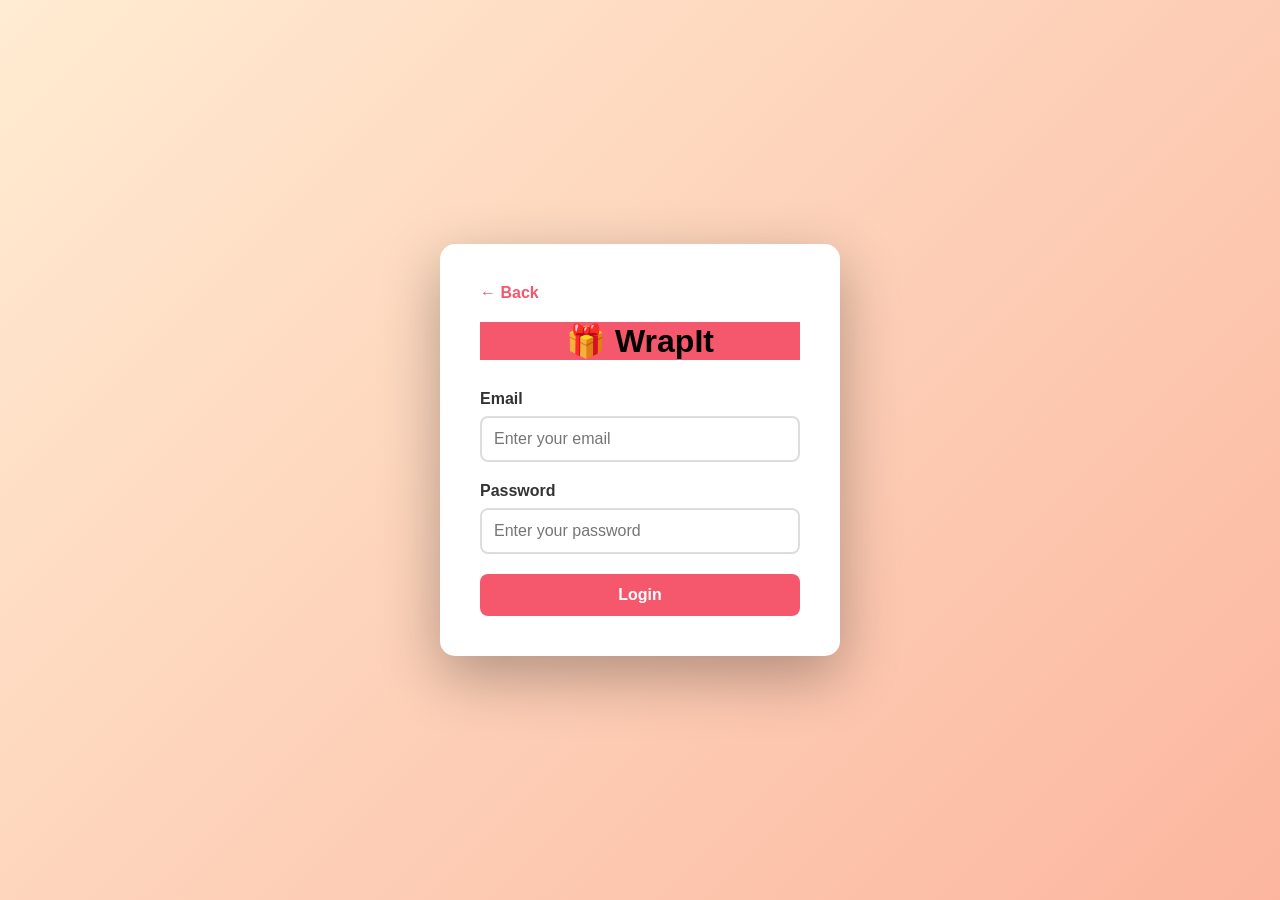
==== login.html @ 1b60c4c3 "Initial website version" ====
<!DOCTYPE html>
<html lang="en">
<head>
    <meta charset="UTF-8">
    <meta name="viewport" content="width=device-width, initial-scale=1.0">
    <meta name="theme-color" content="#6C63FF">
    <title>Login - WrapIt</title>
    <link rel="manifest" href="manifest.json">
    <style>
        * { margin: 0; padding: 0; box-sizing: border-box; }
        body { font-family: 'Segoe UI', Arial, sans-serif;background: linear-gradient(135deg, #ffecd2 0%, #fcb69f 100%); min-height: 100vh; display: flex; justify-content: center; align-items: center; padding: 20px; }
        .container { background: white; border-radius: 15px; padding: 40px; box-shadow: 0 20px 60px rgba(0,0,0,0.3); max-width: 400px; width: 100%; }
        .header { text-align: center; margin-bottom: 30px; }
        .header h1 { background: #f5576c; font-size: 2em; }
        .form-group { margin-bottom: 20px; }
        .form-group label { display: block; color: #333; font-weight: bold; margin-bottom: 8px; }
        .form-group input { width: 100%; padding: 12px; border: 2px solid #ddd; border-radius: 8px; font-size: 1em; }
        .btn { width: 100%; padding: 12px; background: #f5576c; color: white; border: none; border-radius: 8px; font-size: 1em; cursor: pointer; font-weight: bold; }
        .btn:hover { background: #764ba2; }
        .error { color: red; background: #ffe6e6; padding: 10px; border-radius: 5px; margin-bottom: 15px; display: none; }
        .back-btn { color: #f5576c; text-decoration: none; font-weight: bold; margin-bottom: 20px; display: inline-block; }
    </style>
</head>
<body>
    <div class="container">
        <a href="index.html" class="back-btn">← Back</a>
        <div class="header">
            <h1>🎁 WrapIt</h1>
        </div>

        <div id="errorMessage" class="error"></div>

        <form onsubmit="handleLogin(event)">
            <div class="form-group">
                <label for="email">Email</label>
                <input type="email" id="email" placeholder="Enter your email" required>
            </div>
            <div class="form-group">
                <label for="password">Password</label>
                <input type="password" id="password" placeholder="Enter your password" required>
            </div>
            <button type="submit" class="btn">Login</button>
        </form>
    </div>

    <script>
        const API_URL = 'https://wrapit-backend-salar.onrender.com/api';

        async function handleLogin(event) {
            event.preventDefault();
            const email = document.getElementById('email').value;
            const password = document.getElementById('password').value;

            try {
                const response = await fetch(`${API_URL}/auth/login`, {
                    method: 'POST',
                    headers: { 'Content-Type': 'application/json' },
                    body: JSON.stringify({ email, password })
                });

                const data = await response.json();
                if (data.success) {
                    localStorage.setItem('token', data.token);
                    localStorage.setItem('user', JSON.stringify(data.user));
                    alert('Login successful!');
                    window.location.href = 'index.html';
                } else {
                    document.getElementById('errorMessage').style.display = 'block';
                    document.getElementById('errorMessage').textContent = data.message || 'Login failed';
                }
            } catch (error) {
                document.getElementById('errorMessage').style.display = 'block';
                document.getElementById('errorMessage').textContent = 'Could not connect to server. Make sure backend is running!';
                console.error('Error:', error);
            }
        }

        if ('serviceWorker' in navigator) {
            navigator.serviceWorker.register('service-worker.js');
        }
    </script>
</body>
</html>
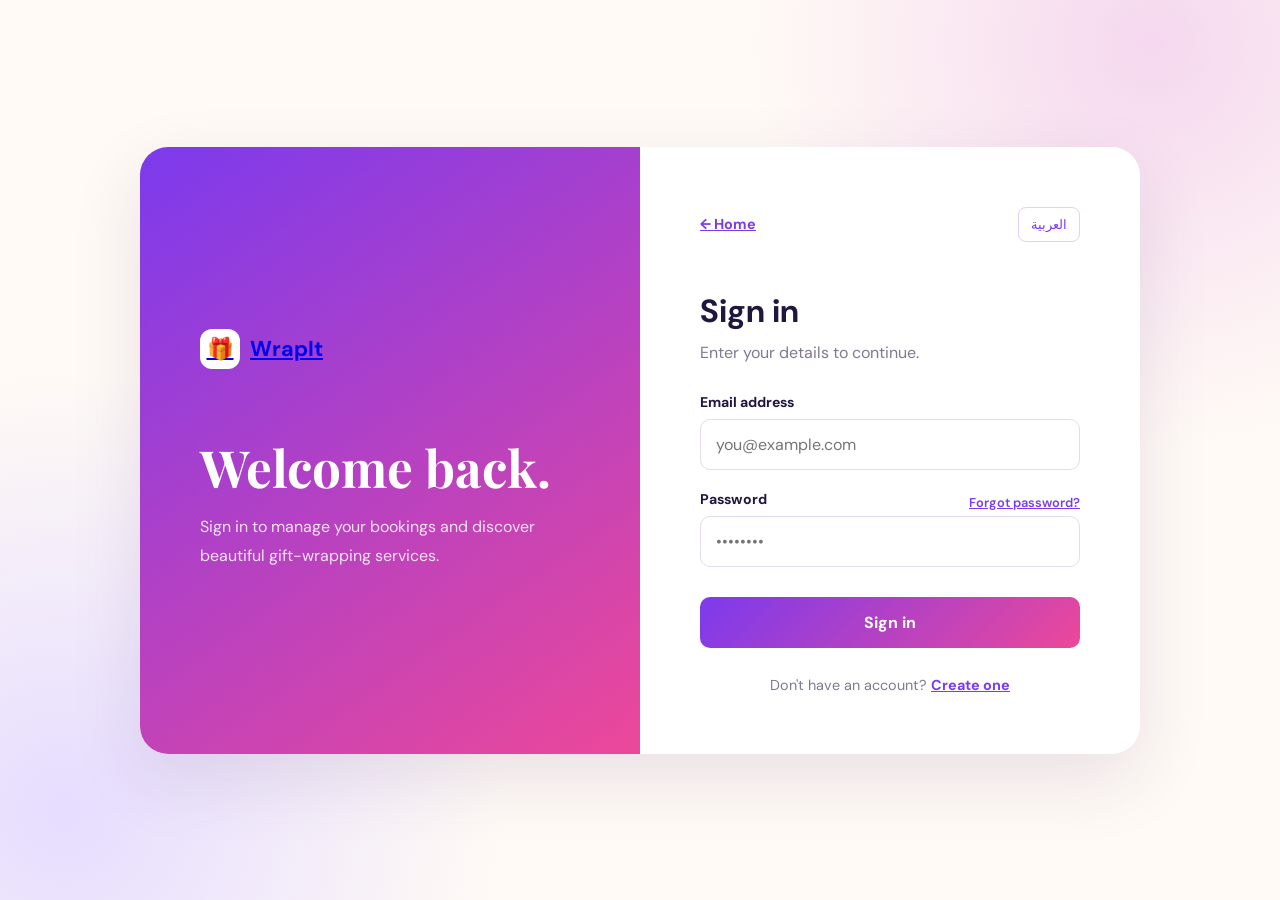
==== commit 27576d6d: "Fix booking flow, dashboard, security and PWA" ====
--- a/login.html
+++ b/login.html
@@ -1,84 +1,408 @@
 <!DOCTYPE html>
-<html lang="en">
+<html lang="en" dir="ltr">
 <head>
     <meta charset="UTF-8">
     <meta name="viewport" content="width=device-width, initial-scale=1.0">
-    <meta name="theme-color" content="#6C63FF">
-    <title>Login - WrapIt</title>
+    <title>WrapIt | Sign In</title>
+
     <link rel="manifest" href="manifest.json">
+    <link rel="icon" href="icon-192.png">
+    <link href="https://fonts.googleapis.com/css2?family=DM+Sans:wght@400;500;600;700&family=Noto+Kufi+Arabic:wght@400;600;700&family=Playfair+Display:wght@600;700&display=swap" rel="stylesheet">
+
     <style>
-        * { margin: 0; padding: 0; box-sizing: border-box; }
-        body { font-family: 'Segoe UI', Arial, sans-serif;background: linear-gradient(135deg, #ffecd2 0%, #fcb69f 100%); min-height: 100vh; display: flex; justify-content: center; align-items: center; padding: 20px; }
-        .container { background: white; border-radius: 15px; padding: 40px; box-shadow: 0 20px 60px rgba(0,0,0,0.3); max-width: 400px; width: 100%; }
-        .header { text-align: center; margin-bottom: 30px; }
-        .header h1 { background: #f5576c; font-size: 2em; }
-        .form-group { margin-bottom: 20px; }
-        .form-group label { display: block; color: #333; font-weight: bold; margin-bottom: 8px; }
-        .form-group input { width: 100%; padding: 12px; border: 2px solid #ddd; border-radius: 8px; font-size: 1em; }
-        .btn { width: 100%; padding: 12px; background: #f5576c; color: white; border: none; border-radius: 8px; font-size: 1em; cursor: pointer; font-weight: bold; }
-        .btn:hover { background: #764ba2; }
-        .error { color: red; background: #ffe6e6; padding: 10px; border-radius: 5px; margin-bottom: 15px; display: none; }
-        .back-btn { color: #f5576c; text-decoration: none; font-weight: bold; margin-bottom: 20px; display: inline-block; }
+        :root {
+            --primary: #7c3aed;
+            --secondary: #ec4899;
+            --dark: #21163e;
+            --text: #514967;
+            --muted: #817891;
+            --cream: #fffaf5;
+            --white: #ffffff;
+        }
+
+        * {
+            box-sizing: border-box;
+            margin: 0;
+            padding: 0;
+        }
+
+        body {
+            min-height: 100vh;
+            display: flex;
+            align-items: center;
+            justify-content: center;
+            padding: 24px;
+            color: var(--text);
+            background:
+                radial-gradient(circle at 90% 5%, #f5d8ef, transparent 28%),
+                radial-gradient(circle at 5% 90%, #e6dcff, transparent 30%),
+                var(--cream);
+            font-family: "DM Sans", sans-serif;
+        }
+
+        body.arabic {
+            font-family: "Noto Kufi Arabic", sans-serif;
+        }
+
+        .container {
+            width: min(100%, 1000px);
+            display: grid;
+            grid-template-columns: 1fr 1fr;
+            overflow: hidden;
+            border-radius: 28px;
+            background: var(--white);
+            box-shadow: 0 25px 70px #4c27751f;
+        }
+
+        .welcome-panel {
+            display: flex;
+            flex-direction: column;
+            justify-content: center;
+            padding: 60px;
+            color: white;
+            background: linear-gradient(145deg, var(--primary), var(--secondary));
+        }
+
+        .logo {
+            display: inline-flex;
+            align-items: center;
+            gap: 10px;
+            margin-bottom: 70px;
+            font-size: 1.35rem;
+            font-weight: 700;
+        }
+
+        .logo-mark {
+            display: grid;
+            width: 40px;
+            height: 40px;
+            place-items: center;
+            border-radius: 12px;
+            color: var(--primary);
+            background: white;
+        }
+
+        .welcome-panel h1 {
+            margin-bottom: 18px;
+            font-family: "Playfair Display", serif;
+            font-size: 3.2rem;
+            line-height: 1.1;
+        }
+
+        body.arabic .welcome-panel h1 {
+            font-family: "Noto Kufi Arabic", sans-serif;
+            font-size: 2.5rem;
+            line-height: 1.45;
+        }
+
+        .welcome-panel p {
+            max-width: 360px;
+            color: #ffffffd9;
+            line-height: 1.8;
+        }
+
+        .login-panel {
+            padding: 60px;
+        }
+
+        .top-row {
+            display: flex;
+            justify-content: space-between;
+            align-items: center;
+            margin-bottom: 48px;
+        }
+
+        .top-row a {
+            color: var(--primary);
+            font-size: 0.9rem;
+            font-weight: 700;
+        }
+
+        .language-button {
+            padding: 8px 12px;
+            border: 1px solid #dfd2f3;
+            border-radius: 8px;
+            color: var(--primary);
+            background: white;
+            cursor: pointer;
+            font: inherit;
+            font-size: 0.8rem;
+        }
+
+        .login-panel h2 {
+            margin-bottom: 10px;
+            color: var(--dark);
+            font-size: 2rem;
+        }
+
+        .subtitle {
+            margin-bottom: 30px;
+            color: var(--muted);
+        }
+
+        label {
+            display: block;
+            margin-bottom: 8px;
+            color: var(--dark);
+            font-size: 0.88rem;
+            font-weight: 700;
+        }
+
+        .field {
+            margin-bottom: 20px;
+        }
+
+        input {
+            width: 100%;
+            padding: 14px 15px;
+            border: 1px solid #e4dced;
+            border-radius: 10px;
+            outline: none;
+            color: var(--dark);
+            font: inherit;
+        }
+
+        input:focus {
+            border-color: var(--primary);
+            box-shadow: 0 0 0 4px #7c3aed14;
+        }
+
+        .password-row {
+            display: flex;
+            justify-content: space-between;
+            align-items: center;
+        }
+
+        .forgot-password {
+            color: var(--primary);
+            font-size: 0.8rem;
+            font-weight: 600;
+        }
+
+        .submit-button {
+            width: 100%;
+            margin-top: 10px;
+            padding: 15px;
+            border: none;
+            border-radius: 10px;
+            color: white;
+            background: linear-gradient(135deg, var(--primary), var(--secondary));
+            cursor: pointer;
+            font: inherit;
+            font-weight: 700;
+        }
+
+        .register-text {
+            margin-top: 28px;
+            color: var(--muted);
+            text-align: center;
+            font-size: 0.9rem;
+        }
+
+        .register-text a {
+            color: var(--primary);
+            font-weight: 700;
+        }
+
+        @media (max-width: 750px) {
+            .container {
+                grid-template-columns: 1fr;
+            }
+
+            .welcome-panel {
+                padding: 35px;
+            }
+
+            .logo {
+                margin-bottom: 35px;
+            }
+
+            .welcome-panel h1 {
+                font-size: 2.5rem;
+            }
+
+            .login-panel {
+                padding: 35px;
+            }
+        }
     </style>
 </head>
+
 <body>
     <div class="container">
-        <a href="index.html" class="back-btn">← Back</a>
-        <div class="header">
-            <h1>🎁 WrapIt</h1>
-        </div>
-
-        <div id="errorMessage" class="error"></div>
-
-        <form onsubmit="handleLogin(event)">
-            <div class="form-group">
-                <label for="email">Email</label>
-                <input type="email" id="email" placeholder="Enter your email" required>
+        <section class="welcome-panel">
+            <a href="index.html" class="logo">
+                <span class="logo-mark">🎁</span>
+                <span>WrapIt</span>
+            </a>
+
+            <h1 data-en="Welcome back." data-ar="مرحباً بعودتك.">
+                Welcome back.
+            </h1>
+
+            <p data-en="Sign in to manage your bookings and discover beautiful gift-wrapping services."
+               data-ar="سجّل الدخول لإدارة حجوزاتك واكتشاف أجمل خدمات تغليف الهدايا.">
+                Sign in to manage your bookings and discover beautiful gift-wrapping services.
+            </p>
+        </section>
+
+        <section class="login-panel">
+            <div class="top-row">
+                <a href="index.html" data-en="← Home" data-ar="→ الرئيسية">← Home</a>
+
+                <button class="language-button" id="languageButton">
+                    العربية
+                </button>
             </div>
-            <div class="form-group">
-                <label for="password">Password</label>
-                <input type="password" id="password" placeholder="Enter your password" required>
-            </div>
-            <button type="submit" class="btn">Login</button>
-        </form>
+
+            <h2 data-en="Sign in" data-ar="تسجيل الدخول">Sign in</h2>
+
+            <p class="subtitle"
+               data-en="Enter your details to continue."
+               data-ar="أدخل بياناتك للمتابعة.">
+                Enter your details to continue.
+            </p>
+
+            <form id="loginForm">
+                <div class="field">
+                    <label for="email" data-en="Email address" data-ar="البريد الإلكتروني">
+                        Email address
+                    </label>
+
+                    <input
+                        type="email"
+                        id="email"
+                        required
+                        placeholder="you@example.com"
+                    >
+                </div>
+
+                <div class="field">
+                    <div class="password-row">
+                        <label for="password" data-en="Password" data-ar="كلمة المرور">
+                            Password
+                        </label>
+
+                        <a href="#" class="forgot-password"
+                           data-en="Forgot password?"
+                           data-ar="نسيت كلمة المرور؟">
+                            Forgot password?
+                        </a>
+                    </div>
+
+                    <input
+                        type="password"
+                        id="password"
+                        required
+                        placeholder="••••••••"
+                    >
+                </div>
+
+                <button class="submit-button" type="submit"
+                        data-en="Sign in"
+                        data-ar="تسجيل الدخول">
+                    Sign in
+                </button>
+
+            </form>
+	
+            <p class="register-text">
+                <span data-en="Don't have an account?"
+                      data-ar="ليس لديك حساب؟">
+                    Don't have an account?
+                </span>
+
+                <a href="register.html"
+                   data-en="Create one"
+                   data-ar="أنشئ حساباً">
+                    Create one
+                </a>
+            </p>
+        </section>
     </div>
 
+    <script src="config.js"></script>
     <script>
-        const API_URL = 'https://wrapit-backend-salar.onrender.com/api';
-
-        async function handleLogin(event) {
-            event.preventDefault();
-            const email = document.getElementById('email').value;
-            const password = document.getElementById('password').value;
-
-            try {
-                const response = await fetch(`${API_URL}/auth/login`, {
-                    method: 'POST',
-                    headers: { 'Content-Type': 'application/json' },
-                    body: JSON.stringify({ email, password })
-                });
-
-                const data = await response.json();
-                if (data.success) {
-                    localStorage.setItem('token', data.token);
-                    localStorage.setItem('user', JSON.stringify(data.user));
-                    alert('Login successful!');
-                    window.location.href = 'index.html';
-                } else {
-                    document.getElementById('errorMessage').style.display = 'block';
-                    document.getElementById('errorMessage').textContent = data.message || 'Login failed';
-                }
-            } catch (error) {
-                document.getElementById('errorMessage').style.display = 'block';
-                document.getElementById('errorMessage').textContent = 'Could not connect to server. Make sure backend is running!';
-                console.error('Error:', error);
-            }
-        }
-
-        if ('serviceWorker' in navigator) {
-            navigator.serviceWorker.register('service-worker.js');
-        }
-    </script>
-</body>
+        const languageButton = document.getElementById("languageButton");
+    const loginForm = document.getElementById("loginForm");
+
+    let currentLanguage = localStorage.getItem("language") || "en";
+
+    function applyLanguage() {
+        document.documentElement.lang = currentLanguage;
+        document.documentElement.dir =
+            currentLanguage === "ar" ? "rtl" : "ltr";
+
+        document.body.classList.toggle(
+            "arabic",
+            currentLanguage === "ar"
+        );
+
+        document.querySelectorAll("[data-en]").forEach(element => {
+            element.textContent = element.dataset[currentLanguage];
+        });
+
+        languageButton.textContent =
+            currentLanguage === "en" ? "العربية" : "English";
+    }
+
+    languageButton.addEventListener("click", () => {
+        currentLanguage = currentLanguage === "en" ? "ar" : "en";
+
+        localStorage.setItem("language", currentLanguage);
+
+        applyLanguage();
+    });
+loginForm.addEventListener("submit", async event => {
+    event.preventDefault();
+
+    const email = document.getElementById("email").value.trim();
+    const password = document.getElementById("password").value;
+
+    try {
+        const response = await fetch(
+            API_URL + "/auth/login",
+            {
+                method: "POST",
+                headers: {
+                    "Content-Type": "application/json"
+                },
+                body: JSON.stringify({
+                    email: email,
+                    password: password
+                })
+            }
+        );
+
+        const data = await response.json();
+
+        if (!response.ok) {
+            throw new Error(data.message || "Login failed");
+        }
+
+        if (!data.token) {
+            throw new Error("Login failed");
+        }
+
+        localStorage.setItem("token", data.token);
+        localStorage.setItem("user", JSON.stringify(data.user || {}));
+
+        // go back to where the person was heading, otherwise by account type
+        const next = safeNext(new URLSearchParams(location.search).get("next"));
+        const role = data.user && data.user.role;
+        window.location.href = next ||
+            (role === "shop_owner" || role === "admin" ? "shop-owner-dashboard.html" : "shops.html");
+
+    } catch (error) {
+        alert(
+            currentLanguage === "en"
+                ? error.message
+                : "فشل تسجيل الدخول. تحقق من بياناتك وحاول مرة أخرى."
+        );
+    }
+});
+
+    applyLanguage();
+</script>
+  </body>
 </html>
-
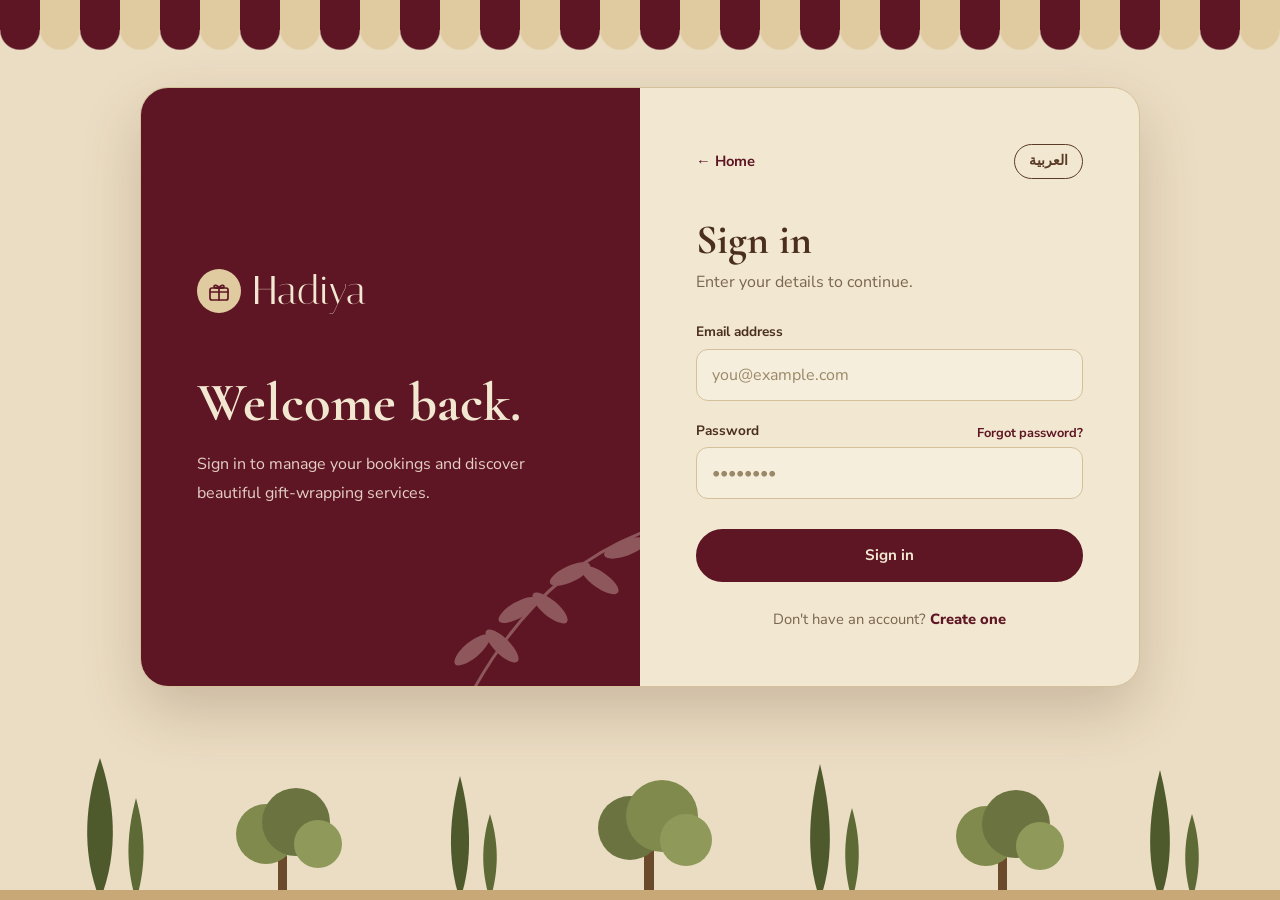
==== commit b4e677fe: "New Hadiya look" ====
--- a/login.html
+++ b/login.html
@@ -1,267 +1,79 @@
 <!DOCTYPE html>
-<html lang="en" dir="ltr">
+<html lang="en">
 <head>
     <meta charset="UTF-8">
     <meta name="viewport" content="width=device-width, initial-scale=1.0">
-    <title>WrapIt | Sign In</title>
-
+    <meta name="theme-color" content="#5E1624">
+    <title>Sign In - Hadiya</title>
     <link rel="manifest" href="manifest.json">
     <link rel="icon" href="icon-192.png">
-    <link href="https://fonts.googleapis.com/css2?family=DM+Sans:wght@400;500;600;700&family=Noto+Kufi+Arabic:wght@400;600;700&family=Playfair+Display:wght@600;700&display=swap" rel="stylesheet">
-
+    <link rel="apple-touch-icon" href="icon-192.png">
+    <link href="https://fonts.googleapis.com/css2?family=Cormorant+Garamond:wght@600;700&family=Caveat:wght@500;700&family=Nunito+Sans:wght@400;600;700&family=Noto+Kufi+Arabic:wght@400;600;700&family=Italiana&family=Gulzar&display=swap" rel="stylesheet">
+    <link rel="stylesheet" href="theme.css">
     <style>
-        :root {
-            --primary: #7c3aed;
-            --secondary: #ec4899;
-            --dark: #21163e;
-            --text: #514967;
-            --muted: #817891;
-            --cream: #fffaf5;
-            --white: #ffffff;
-        }
-
-        * {
-            box-sizing: border-box;
-            margin: 0;
-            padding: 0;
-        }
-
-        body {
-            min-height: 100vh;
-            display: flex;
-            align-items: center;
-            justify-content: center;
-            padding: 24px;
-            color: var(--text);
-            background:
-                radial-gradient(circle at 90% 5%, #f5d8ef, transparent 28%),
-                radial-gradient(circle at 5% 90%, #e6dcff, transparent 30%),
-                var(--cream);
-            font-family: "DM Sans", sans-serif;
-        }
-
-        body.arabic {
-            font-family: "Noto Kufi Arabic", sans-serif;
-        }
-
+
+        body { display: flex; flex-direction: column; }
+        .auth { flex: 1; display: flex; align-items: center; justify-content: center; padding: 34px 20px 10px; }
         .container {
-            width: min(100%, 1000px);
-            display: grid;
-            grid-template-columns: 1fr 1fr;
-            overflow: hidden;
-            border-radius: 28px;
-            background: var(--white);
-            box-shadow: 0 25px 70px #4c27751f;
-        }
-
-        .welcome-panel {
-            display: flex;
-            flex-direction: column;
-            justify-content: center;
-            padding: 60px;
-            color: white;
-            background: linear-gradient(145deg, var(--primary), var(--secondary));
-        }
-
-        .logo {
-            display: inline-flex;
-            align-items: center;
-            gap: 10px;
-            margin-bottom: 70px;
-            font-size: 1.35rem;
-            font-weight: 700;
-        }
-
-        .logo-mark {
-            display: grid;
-            width: 40px;
-            height: 40px;
-            place-items: center;
-            border-radius: 12px;
-            color: var(--primary);
-            background: white;
-        }
-
-        .welcome-panel h1 {
-            margin-bottom: 18px;
-            font-family: "Playfair Display", serif;
-            font-size: 3.2rem;
-            line-height: 1.1;
-        }
-
-        body.arabic .welcome-panel h1 {
-            font-family: "Noto Kufi Arabic", sans-serif;
-            font-size: 2.5rem;
-            line-height: 1.45;
-        }
-
-        .welcome-panel p {
-            max-width: 360px;
-            color: #ffffffd9;
-            line-height: 1.8;
-        }
-
-        .login-panel {
-            padding: 60px;
-        }
-
-        .top-row {
-            display: flex;
-            justify-content: space-between;
-            align-items: center;
-            margin-bottom: 48px;
-        }
-
-        .top-row a {
-            color: var(--primary);
-            font-size: 0.9rem;
-            font-weight: 700;
-        }
-
-        .language-button {
-            padding: 8px 12px;
-            border: 1px solid #dfd2f3;
-            border-radius: 8px;
-            color: var(--primary);
-            background: white;
-            cursor: pointer;
-            font: inherit;
-            font-size: 0.8rem;
-        }
-
-        .login-panel h2 {
-            margin-bottom: 10px;
-            color: var(--dark);
-            font-size: 2rem;
-        }
-
-        .subtitle {
-            margin-bottom: 30px;
-            color: var(--muted);
-        }
-
-        label {
-            display: block;
-            margin-bottom: 8px;
-            color: var(--dark);
-            font-size: 0.88rem;
-            font-weight: 700;
-        }
-
-        .field {
-            margin-bottom: 20px;
-        }
-
-        input {
-            width: 100%;
-            padding: 14px 15px;
-            border: 1px solid #e4dced;
-            border-radius: 10px;
-            outline: none;
-            color: var(--dark);
-            font: inherit;
-        }
-
-        input:focus {
-            border-color: var(--primary);
-            box-shadow: 0 0 0 4px #7c3aed14;
-        }
-
-        .password-row {
-            display: flex;
-            justify-content: space-between;
-            align-items: center;
-        }
-
-        .forgot-password {
-            color: var(--primary);
-            font-size: 0.8rem;
-            font-weight: 600;
-        }
-
-        .submit-button {
-            width: 100%;
-            margin-top: 10px;
-            padding: 15px;
-            border: none;
-            border-radius: 10px;
-            color: white;
-            background: linear-gradient(135deg, var(--primary), var(--secondary));
-            cursor: pointer;
-            font: inherit;
-            font-weight: 700;
-        }
-
-        .register-text {
-            margin-top: 28px;
-            color: var(--muted);
-            text-align: center;
-            font-size: 0.9rem;
-        }
-
-        .register-text a {
-            color: var(--primary);
-            font-weight: 700;
-        }
-
+            width: min(100%, 1000px); display: grid; grid-template-columns: 1fr 1fr; overflow: hidden;
+            border-radius: 28px; background: var(--card); border: 1px solid var(--line); box-shadow: 0 25px 60px rgba(70, 40, 20, 0.2);
+        }
+        .welcome-panel { position: relative; display: flex; flex-direction: column; justify-content: center; padding: 56px; color: var(--on-wine); background: var(--wine); overflow: hidden; }
+        .welcome-panel .brand-name { color: var(--on-wine); }
+        .welcome-panel .brand-mark { background: var(--sand); }
+        .welcome-panel .brand-mark svg { stroke: var(--wine); }
+        .welcome-panel .brand { margin-bottom: 60px; }
+        .welcome-panel h1 { color: var(--on-wine); margin-bottom: 18px; font-size: 3.4rem; }
+        body.arabic .welcome-panel h1 { font-size: 2.5rem; line-height: 1.5; }
+        .welcome-panel p { max-width: 360px; color: #E4CFC4; line-height: 1.8; position: relative; }
+        .welcome-panel .branch { position: absolute; right: -30px; bottom: -20px; width: 260px; opacity: 0.35; }
+        .login-panel { padding: 56px; }
+        .top-row { display: flex; justify-content: space-between; align-items: center; margin-bottom: 40px; }
+        .top-row a { color: var(--wine); font-size: 0.92rem; font-weight: 700; }
+        .login-panel h2 { margin-bottom: 8px; font-size: 2.6rem; }
+        .subtitle { margin-bottom: 28px; color: var(--muted); }
+        .field { margin-bottom: 20px; }
+        .password-row { display: flex; justify-content: space-between; align-items: center; }
+        .forgot-password { color: var(--wine); font-size: 0.8rem; font-weight: 700; }
+        .submit-button { width: 100%; margin-top: 10px; }
+        .register-text { margin-top: 26px; color: var(--muted); text-align: center; font-size: 0.92rem; }
+        .register-text a { color: var(--wine); font-weight: 800; }
         @media (max-width: 750px) {
-            .container {
-                grid-template-columns: 1fr;
-            }
-
-            .welcome-panel {
-                padding: 35px;
-            }
-
-            .logo {
-                margin-bottom: 35px;
-            }
-
-            .welcome-panel h1 {
-                font-size: 2.5rem;
-            }
-
-            .login-panel {
-                padding: 35px;
-            }
-        }
+            .container { grid-template-columns: 1fr; }
+            .welcome-panel, .login-panel { padding: 34px; }
+            .welcome-panel .brand { margin-bottom: 30px; }
+            .welcome-panel h1 { font-size: 2.6rem; }
+        }
+
     </style>
 </head>
-
 <body>
+    <div class="awning"></div>
+    <div class="auth">
     <div class="container">
         <section class="welcome-panel">
-            <a href="index.html" class="logo">
-                <span class="logo-mark">🎁</span>
-                <span>WrapIt</span>
+            <a href="index.html" class="brand">
+                <span class="brand-mark"><svg viewBox="0 0 24 24" fill="none" stroke-width="1.7" stroke-linecap="round" stroke-linejoin="round" aria-hidden="true"><rect x="3" y="9" width="18" height="12" rx="2"/><path d="M12 9v12M3 13h18"/><path d="M12 9c-1.5-3-5-3.5-5-1.5S10 9 12 9zM12 9c1.5-3 5-3.5 5-1.5S14 9 12 9z"/></svg></span>
+                <span class="brand-name" data-en="Hadiya" data-ar="هدية">Hadiya</span>
             </a>
 
-            <h1 data-en="Welcome back." data-ar="مرحباً بعودتك.">
-                Welcome back.
-            </h1>
+            <h1 data-en="Welcome back." data-ar="مرحباً بعودتك.">Welcome back.</h1>
 
             <p data-en="Sign in to manage your bookings and discover beautiful gift-wrapping services."
                data-ar="سجّل الدخول لإدارة حجوزاتك واكتشاف أجمل خدمات تغليف الهدايا.">
                 Sign in to manage your bookings and discover beautiful gift-wrapping services.
             </p>
+            <svg class="branch" viewBox="0 0 260 200" aria-hidden="true"><path d="M250 20 C190 40 120 80 60 190" fill="none" stroke="#E4CFC4" stroke-width="3" stroke-linecap="round"/><g fill="#E4CFC4"><ellipse cx="215" cy="42" rx="22" ry="8" transform="rotate(-20 215 42)"/><ellipse cx="190" cy="74" rx="22" ry="8" transform="rotate(35 190 74)"/><ellipse cx="160" cy="68" rx="22" ry="8" transform="rotate(-25 160 68)"/><ellipse cx="140" cy="102" rx="22" ry="8" transform="rotate(40 140 102)"/><ellipse cx="108" cy="104" rx="22" ry="8" transform="rotate(-30 108 104)"/><ellipse cx="92" cy="140" rx="22" ry="8" transform="rotate(45 92 140)"/><ellipse cx="62" cy="144" rx="22" ry="8" transform="rotate(-40 62 144)"/></g></svg>
         </section>
 
         <section class="login-panel">
             <div class="top-row">
                 <a href="index.html" data-en="← Home" data-ar="→ الرئيسية">← Home</a>
-
-                <button class="language-button" id="languageButton">
-                    العربية
-                </button>
+                <button class="lang-btn" id="languageButton" type="button">العربية</button>
             </div>
 
             <h2 data-en="Sign in" data-ar="تسجيل الدخول">Sign in</h2>
-
-            <p class="subtitle"
-               data-en="Enter your details to continue."
-               data-ar="أدخل بياناتك للمتابعة.">
-                Enter your details to continue.
-            </p>
+            <p class="subtitle" data-en="Enter your details to continue." data-ar="أدخل بياناتك للمتابعة.">Enter your details to continue.</p>
 
             <form id="loginForm">
                 <div class="field">
@@ -298,28 +110,22 @@
                     >
                 </div>
 
-                <button class="submit-button" type="submit"
+                <button class="btn submit-button" type="submit"
                         data-en="Sign in"
                         data-ar="تسجيل الدخول">
                     Sign in
                 </button>
 
             </form>
-	
+
             <p class="register-text">
-                <span data-en="Don't have an account?"
-                      data-ar="ليس لديك حساب؟">
-                    Don't have an account?
-                </span>
-
-                <a href="register.html"
-                   data-en="Create one"
-                   data-ar="أنشئ حساباً">
-                    Create one
-                </a>
+                <span data-en="Don't have an account?" data-ar="ليس لديك حساب؟">Don't have an account?</span>
+                <a href="register.html" data-en="Create one" data-ar="أنشئ حساباً">Create one</a>
             </p>
         </section>
     </div>
+    </div>
+    <div class="trees" aria-hidden="true" style="margin-top:30px"></div>
 
     <script src="config.js"></script>
     <script>
--- a/theme.css
+++ b/theme.css
@@ -0,0 +1,190 @@
+/* Hadiya - shared look: Mediterranean cafe, burgundy on beige.
+   Every page loads this file. Change colours in ONE place: the :root block below. */
+
+:root {
+  --bg: #EBDDC3;
+  --bg-2: #E3D2B0;
+  --card: #F2E7D0;
+  --field: #F6EEDC;
+  --line: #D4C09A;
+
+  --ink: #3A2A1E;
+  --ink-2: #5A4533;
+  --muted: #7A6550;
+  --head: #4A2F1E;
+
+  --wine: #5E1624;
+  --wine-d: #47101B;
+  --wine-soft: #E4CFC4;
+  --on-wine: #F2E7D0;
+
+  --coffee: #5A3B27;
+  --sand: #E0CBA0;
+  --olive: #6B7440;
+  --lemon: #E3B93C;
+  --sea: #1F4E6B;
+  --chalk: #33291F;
+
+  --shadow: 0 10px 26px rgba(70, 40, 20, 0.12);
+  --serif: "Cormorant Garamond", Georgia, serif;
+  --sans: "Nunito Sans", "Segoe UI", sans-serif;
+  --script: "Caveat", cursive;
+  --arabic: "Noto Kufi Arabic", "Segoe UI", sans-serif;
+}
+
+* { margin: 0; padding: 0; box-sizing: border-box; }
+[hidden] { display: none !important; }
+html { -webkit-text-size-adjust: 100%; }
+
+body {
+  min-height: 100vh;
+  color: var(--ink);
+  background: var(--bg);
+  font-family: var(--sans);
+  line-height: 1.5;
+}
+body.arabic, body.arabic button, body.arabic input, body.arabic select, body.arabic textarea { font-family: var(--arabic); }
+body.arabic h1, body.arabic h2, body.arabic h3, body.arabic .script { font-family: var(--arabic); letter-spacing: 0; }
+
+a { color: inherit; text-decoration: none; }
+h1, h2, h3 { font-family: var(--serif); color: var(--head); font-weight: 700; line-height: 1.05; }
+
+.wrap { width: min(1160px, calc(100% - 40px)); margin: 0 auto; }
+.wrap-narrow { width: min(900px, calc(100% - 40px)); margin: 0 auto; }
+.script { font-family: var(--script); font-weight: 700; color: var(--wine); font-size: 1.7rem; }
+
+/* ---------- striped awning (top of every page) ---------- */
+.awning {
+  position: relative;
+  height: 30px;
+  background: repeating-linear-gradient(90deg, var(--wine) 0 40px, var(--sand) 40px 80px);
+}
+.awning::after {
+  content: "";
+  position: absolute; left: 0; right: 0; top: 100%;
+  height: 20px;
+  background: repeating-linear-gradient(90deg, var(--wine) 0 40px, var(--sand) 40px 80px);
+  -webkit-mask: radial-gradient(circle at 20px 0, #000 19px, transparent 20.5px) 0 0 / 40px 100% repeat-x;
+          mask: radial-gradient(circle at 20px 0, #000 19px, transparent 20.5px) 0 0 / 40px 100% repeat-x;
+}
+
+/* ---------- top bar ---------- */
+.topbar {
+  display: flex; align-items: center; justify-content: space-between;
+  gap: 16px; flex-wrap: wrap;
+  padding: 34px 0 18px;
+}
+.brand { display: inline-flex; align-items: center; gap: 12px; }
+.brand-mark {
+  display: grid; place-items: center;
+  width: 44px; height: 44px; border-radius: 50%;
+  background: var(--coffee);
+}
+.brand-mark svg { width: 24px; height: 24px; stroke: var(--sand); }
+/* The name: Italiana (English) and Gulzar (Arabic). Change these two lines to change the name's fonts. */
+.brand-name { font-family: "Italiana", var(--serif); font-size: 2.5rem; font-weight: 400; line-height: 1.2; color: var(--head); }
+body.arabic .brand-name { font-family: "Gulzar", var(--arabic); font-size: 3.1rem; font-weight: 400; line-height: 1.55; letter-spacing: 0; }
+
+.nav { display: flex; align-items: center; gap: 22px; flex-wrap: wrap; font-size: 0.95rem; font-weight: 700; color: var(--ink-2); }
+.nav a:hover, .nav button.link:hover { color: var(--wine); }
+.nav button.link { border: 0; background: none; color: inherit; font: inherit; font-weight: 700; cursor: pointer; }
+.nav .active { color: var(--wine); border-bottom: 2px solid var(--wine); padding-bottom: 3px; }
+.nav .cta { padding: 11px 22px; border-radius: 999px; background: var(--wine); color: var(--on-wine); }
+.nav .cta:hover { background: var(--wine-d); color: var(--on-wine); }
+.lang-btn {
+  padding: 6px 14px; border: 1.5px solid var(--coffee); border-radius: 999px;
+  background: transparent; color: var(--coffee); font: inherit; font-size: 0.85rem; font-weight: 700; cursor: pointer;
+}
+.lang-btn:hover { background: var(--coffee); color: var(--on-wine); }
+
+/* ---------- buttons ---------- */
+.btn {
+  display: inline-block; padding: 13px 26px;
+  border: 2px solid var(--wine); border-radius: 999px;
+  background: var(--wine); color: var(--on-wine);
+  font: inherit; font-weight: 700; font-size: 0.95rem; text-align: center;
+  cursor: pointer; transition: transform 0.2s, background 0.2s;
+}
+.btn:hover { background: var(--wine-d); border-color: var(--wine-d); transform: translateY(-2px); }
+.btn:disabled { opacity: 0.55; cursor: not-allowed; transform: none; }
+.btn-outline, .btn.light { background: transparent; color: var(--wine); }
+.btn-outline:hover, .btn.light:hover { background: var(--wine); color: var(--on-wine); }
+.btn-sm { padding: 9px 18px; font-size: 0.85rem; }
+.btn-block { display: block; width: 100%; }
+
+/* ---------- cards, headings ---------- */
+.card {
+  background: var(--card); border: 1px solid var(--line);
+  border-radius: 22px; padding: 22px; margin-bottom: 20px;
+  box-shadow: var(--shadow);
+}
+.card h2 { font-size: 1.7rem; margin-bottom: 12px; color: var(--wine); }
+.page-head { padding: 22px 0 8px; }
+.page-head h1 { font-size: clamp(2.6rem, 6vw, 3.8rem); letter-spacing: -0.5px; }
+.page-head p { margin-top: 10px; color: var(--ink-2); font-size: 1.05rem; }
+
+/* ---------- forms ---------- */
+label { display: block; margin: 0 0 6px; color: var(--head); font-size: 0.85rem; font-weight: 700; }
+input, select, textarea {
+  width: 100%; padding: 13px 15px;
+  border: 1.5px solid var(--line); border-radius: 12px;
+  background: var(--field); color: var(--ink);
+  font: inherit; outline: none;
+}
+input::placeholder, textarea::placeholder { color: #9A8868; }
+input:focus, select:focus, textarea:focus { border-color: var(--wine); box-shadow: 0 0 0 4px rgba(94, 22, 36, 0.12); }
+textarea { min-height: 80px; resize: vertical; }
+
+/* ---------- notices ---------- */
+.notice, .banner, .message { padding: 13px 16px; border-radius: 14px; margin-bottom: 16px; font-weight: 700; font-size: 0.92rem; background: var(--sand); color: var(--head); }
+.notice.warn { background: #EBD28A; color: #5C4204; }
+.notice.error, .message.error, .error-text { background: #E6C3C3; color: var(--wine); }
+.notice.ok, .banner, .message.success { background: #CFD8B2; color: #2F4A1A; }
+.message.info { background: #D3DDDD; color: var(--sea); }
+
+/* ---------- status badges (both naming styles used by the pages) ---------- */
+.status, .order-status {
+  display: inline-block; padding: 5px 12px; border-radius: 999px;
+  background: var(--sand); color: var(--head);
+  font-size: 0.72rem; font-weight: 800; letter-spacing: 0.5px; text-transform: uppercase; white-space: nowrap;
+}
+.status-pending, .st-pending { background: #EBD28A; color: #5C4204; }
+.status-accepted, .status-in_progress, .st-accepted, .st-in_progress { background: #CFDCDD; color: var(--sea); }
+.status-ready, .status-out_for_delivery, .st-ready, .st-out_for_delivery { background: #D9DDB8; color: #3F4824; }
+.status-completed, .st-completed { background: #C4D3A8; color: #2F4A1A; }
+.status-cancelled, .status-rejected, .st-cancelled, .st-rejected { background: #E6C3C3; color: var(--wine); }
+
+/* ---------- order cards ---------- */
+.order-card {
+  background: var(--card); border: 1px solid var(--line); border-left: 6px solid var(--wine);
+  border-radius: 18px; padding: 18px; margin-bottom: 16px; box-shadow: var(--shadow);
+}
+.act { border: 0; border-radius: 999px; padding: 9px 18px; cursor: pointer; font: inherit; font-weight: 700; font-size: 0.85rem; background: var(--olive); color: var(--on-wine); }
+.act:hover { filter: brightness(0.92); }
+.act.neg { background: transparent; color: var(--wine); border: 1.5px solid var(--wine); }
+.act:disabled { opacity: 0.5; cursor: not-allowed; }
+
+/* ---------- menu rows (services) ---------- */
+.menu-row { display: flex; align-items: baseline; gap: 12px; padding: 18px 4px; border-bottom: 1px solid var(--line); }
+.menu-row:last-child { border-bottom: 0; }
+.menu-row .m-name { font-family: var(--serif); font-size: 1.6rem; font-weight: 700; color: var(--head); }
+.menu-row .m-desc { margin-top: 2px; font-size: 0.88rem; color: var(--muted); font-style: italic; }
+.menu-row .m-dots { flex: 1; min-width: 24px; border-bottom: 3px dotted #B09A72; transform: translateY(-6px); }
+.menu-row .m-price { font-family: var(--script); font-size: 1.9rem; font-weight: 700; color: var(--wine); white-space: nowrap; }
+
+/* ---------- tree line + footer ---------- */
+.trees { height: 150px; margin-top: 50px; background: url("trees.svg") repeat-x center bottom / auto 150px; }
+.site-footer { background: var(--sand); }
+.site-footer .wrap { display: flex; flex-wrap: wrap; justify-content: space-between; gap: 12px; padding: 22px 0 34px; color: var(--muted); font-size: 0.9rem; }
+.site-footer .brand-name { font-size: 1.8rem; }
+body.arabic .site-footer .brand-name { font-size: 2.2rem; line-height: 1.5; }
+
+.loading { text-align: center; padding: 40px; color: var(--muted); font-weight: 700; }
+
+@media (max-width: 640px) {
+  .wrap, .wrap-narrow { width: calc(100% - 28px); }
+  .topbar { padding-top: 26px; }
+  .nav { gap: 14px; font-size: 0.88rem; }
+  .brand-name { font-size: 2.1rem; }
+  body.arabic .brand-name { font-size: 2.6rem; }
+}
